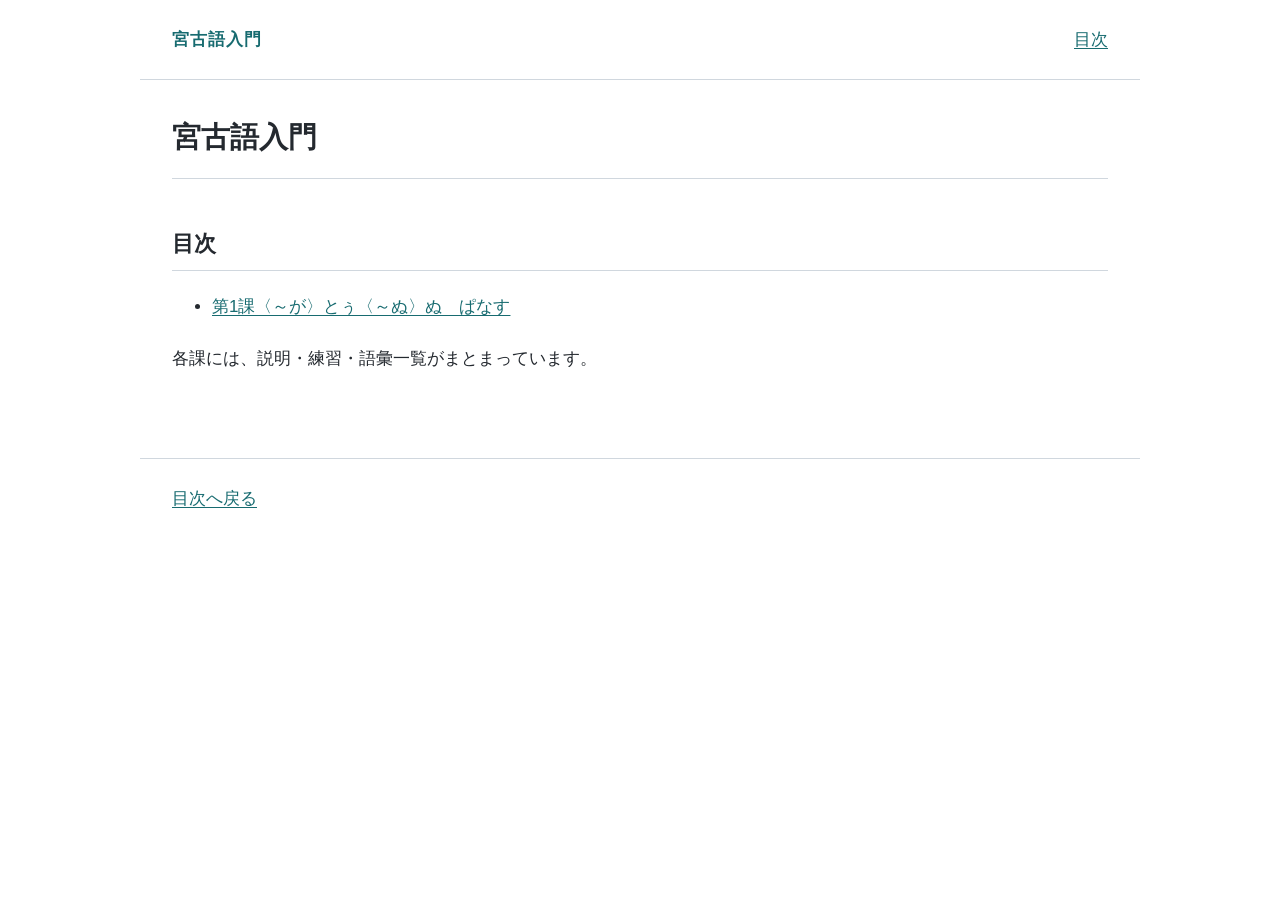
==== website/index.html @ bc80f382 "Prepare contents and Lesson 001 website with manual Pages publication" ====
<!doctype html>
<html lang="ja">
<head>
  <meta charset="utf-8">
  <meta name="viewport" content="width=device-width, initial-scale=1">
  <title>目次 | 宮古語入門</title>
  <link rel="stylesheet" href="style.css">
</head>
<body>
  <a class="skip-link" href="#main">本文へ</a>
  <header class="site-header"><a class="site-name" href="index.html">宮古語入門</a><nav aria-label="メイン"><a href="index.html">目次</a></nav></header>
  <main id="main"><article class="markdown-body"><h1>宮古語入門</h1>
<h2>目次</h2>
<ul>
<li><a href="lessons/001-ga-nu/">第1課〈～が〉とぅ〈～ぬ〉ぬ　ぱなす</a></li>
</ul>
<p>各課には、説明・練習・語彙一覧がまとまっています。</p>
</article></main>
  <footer><a href="index.html">目次へ戻る</a></footer>
</body>
</html>
---- website/style.css ----
:root { color-scheme: light; --ink: #24292f; --muted: #57606a; --line: #d0d7de; --sea: #176b70; }
* { box-sizing: border-box; }
html { scroll-behavior: smooth; }
body { margin: 0; background: #fff; color: var(--ink); font-family: -apple-system, BlinkMacSystemFont, "Segoe UI", "Noto Sans JP", "Hiragino Kaku Gothic ProN", Meiryo, sans-serif; font-size: 17px; line-height: 1.85; overflow-wrap: anywhere; }
a { color: var(--sea); text-underline-offset: .2em; }
a:hover { text-decoration-thickness: 2px; }
a:focus-visible, .table-scroll:focus-visible { outline: 3px solid var(--sea); outline-offset: 4px; }
.site-header { max-width: 1000px; margin: auto; padding: 24px 32px; display: flex; justify-content: space-between; gap: 24px; border-bottom: 1px solid var(--line); }
.site-name { font-weight: 700; text-decoration: none; letter-spacing: .06em; }
main { max-width: 1000px; margin: auto; padding: 36px 32px 64px; }
h1, h2, h3 { line-height: 1.5; font-weight: 650; }
h1 { font-size: 1.8rem; margin: 0 0 28px; padding-bottom: 18px; border-bottom: 1px solid var(--line); }
h2 { font-size: 1.4rem; margin: 48px 0 20px; padding-bottom: 10px; border-bottom: 1px solid var(--line); }
h3 { font-size: 1.15rem; margin: 32px 0 16px; }
p, ul, ol { margin: 0 0 20px; }
li + li { margin-top: 8px; }
strong { font-weight: 700; }
blockquote { margin: 0 0 24px; padding: 0 18px; color: var(--muted); border-left: 4px solid var(--line); }
blockquote p:last-child { margin-bottom: 0; }
.table-scroll { max-width: 100%; overflow-x: auto; margin: 24px 0; }
table { border-collapse: collapse; font-size: 1rem; line-height: 1.7; min-width: 50%; }
th, td { padding: 9px 14px; border: 1px solid var(--line); text-align: left; vertical-align: top; min-width: 5em; overflow-wrap: normal; }
th { font-weight: 650; background: #edf5f4; }
tr:nth-child(even) td { background: #f6f8fa; }
td:first-child { min-width: 3em; }
hr { margin: 32px 0; border: 0; border-top: 1px solid var(--line); }
footer { max-width: 1000px; margin: auto; border-top: 1px solid var(--line); padding: 24px 32px 48px; }
.skip-link { position: absolute; top: -100px; left: 16px; padding: 8px 16px; background: white; }
.skip-link:focus { top: 8px; }
@media (max-width: 600px) {
  body { font-size: 16px; }
  .site-header { padding: 18px 20px; }
  main { padding: 28px 20px 48px; }
  h1 { font-size: 1.5rem; }
  h2 { font-size: 1.25rem; }
  th, td { padding: 8px 10px; min-width: 7em; }
  footer { padding: 20px; }
}
@media print {
  .site-header, footer, .skip-link { display: none; }
  main { max-width: none; padding: 0; }
  body, table { font-size: 10pt; }
  .table-scroll { overflow: visible; }
  th, td { min-width: 0; }
  tr { break-inside: avoid; }
  h1, h2, h3 { break-after: avoid; }
}
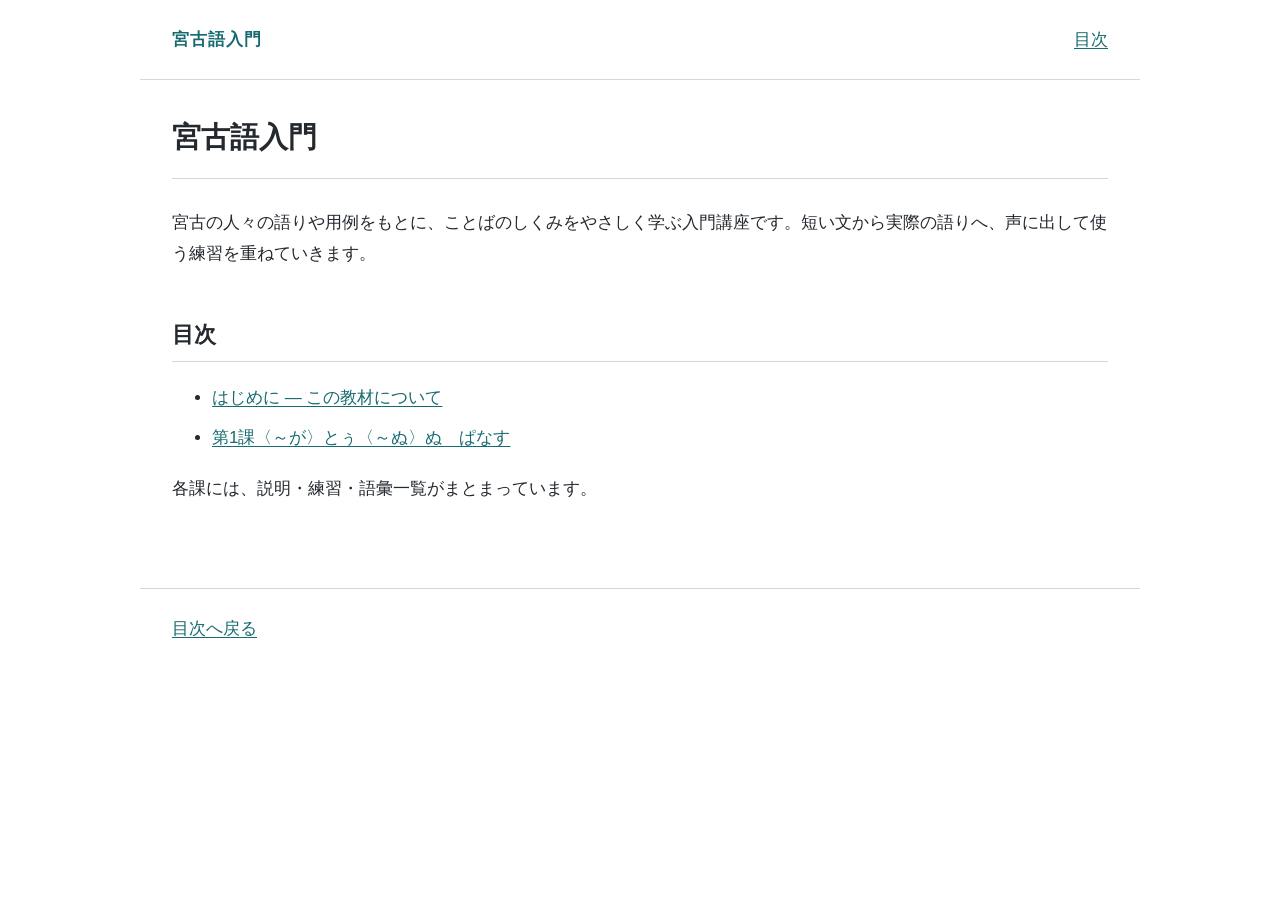
==== commit f49193dd: "Update published lessons from 3fbac7a210bdc4df585d0868962acef430672b3f" ====
--- a/website/index.html
+++ b/website/index.html
@@ -10,8 +10,10 @@
   <a class="skip-link" href="#main">本文へ</a>
   <header class="site-header"><a class="site-name" href="index.html">宮古語入門</a><nav aria-label="メイン"><a href="index.html">目次</a></nav></header>
   <main id="main"><article class="markdown-body"><h1>宮古語入門</h1>
+<p>宮古の人々の語りや用例をもとに、ことばのしくみをやさしく学ぶ入門講座です。短い文から実際の語りへ、声に出して使う練習を重ねていきます。</p>
 <h2>目次</h2>
 <ul>
+<li><a href="introduction/">はじめに — この教材について</a></li>
 <li><a href="lessons/001-ga-nu/">第1課〈～が〉とぅ〈～ぬ〉ぬ　ぱなす</a></li>
 </ul>
 <p>各課には、説明・練習・語彙一覧がまとまっています。</p>
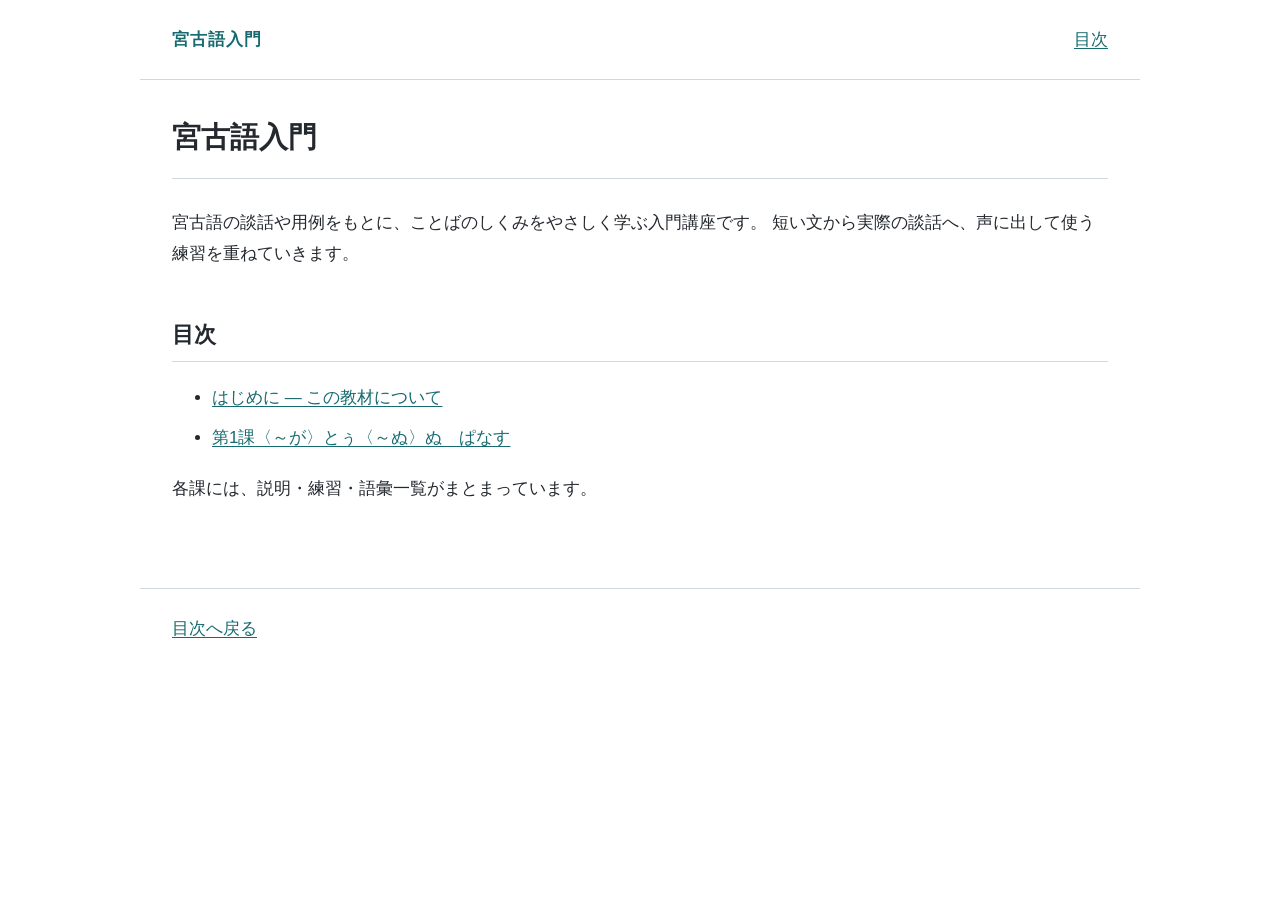
==== commit f5d4faf0: "Update published lessons from 6c49a490bdf6c3ac6098df85739f0294d109d257" ====
--- a/website/index.html
+++ b/website/index.html
@@ -10,7 +10,8 @@
   <a class="skip-link" href="#main">本文へ</a>
   <header class="site-header"><a class="site-name" href="index.html">宮古語入門</a><nav aria-label="メイン"><a href="index.html">目次</a></nav></header>
   <main id="main"><article class="markdown-body"><h1>宮古語入門</h1>
-<p>宮古の人々の語りや用例をもとに、ことばのしくみをやさしく学ぶ入門講座です。短い文から実際の語りへ、声に出して使う練習を重ねていきます。</p>
+<p>宮古語の談話や用例をもとに、ことばのしくみをやさしく学ぶ入門講座です。
+短い文から実際の談話へ、声に出して使う練習を重ねていきます。</p>
 <h2>目次</h2>
 <ul>
 <li><a href="introduction/">はじめに — この教材について</a></li>
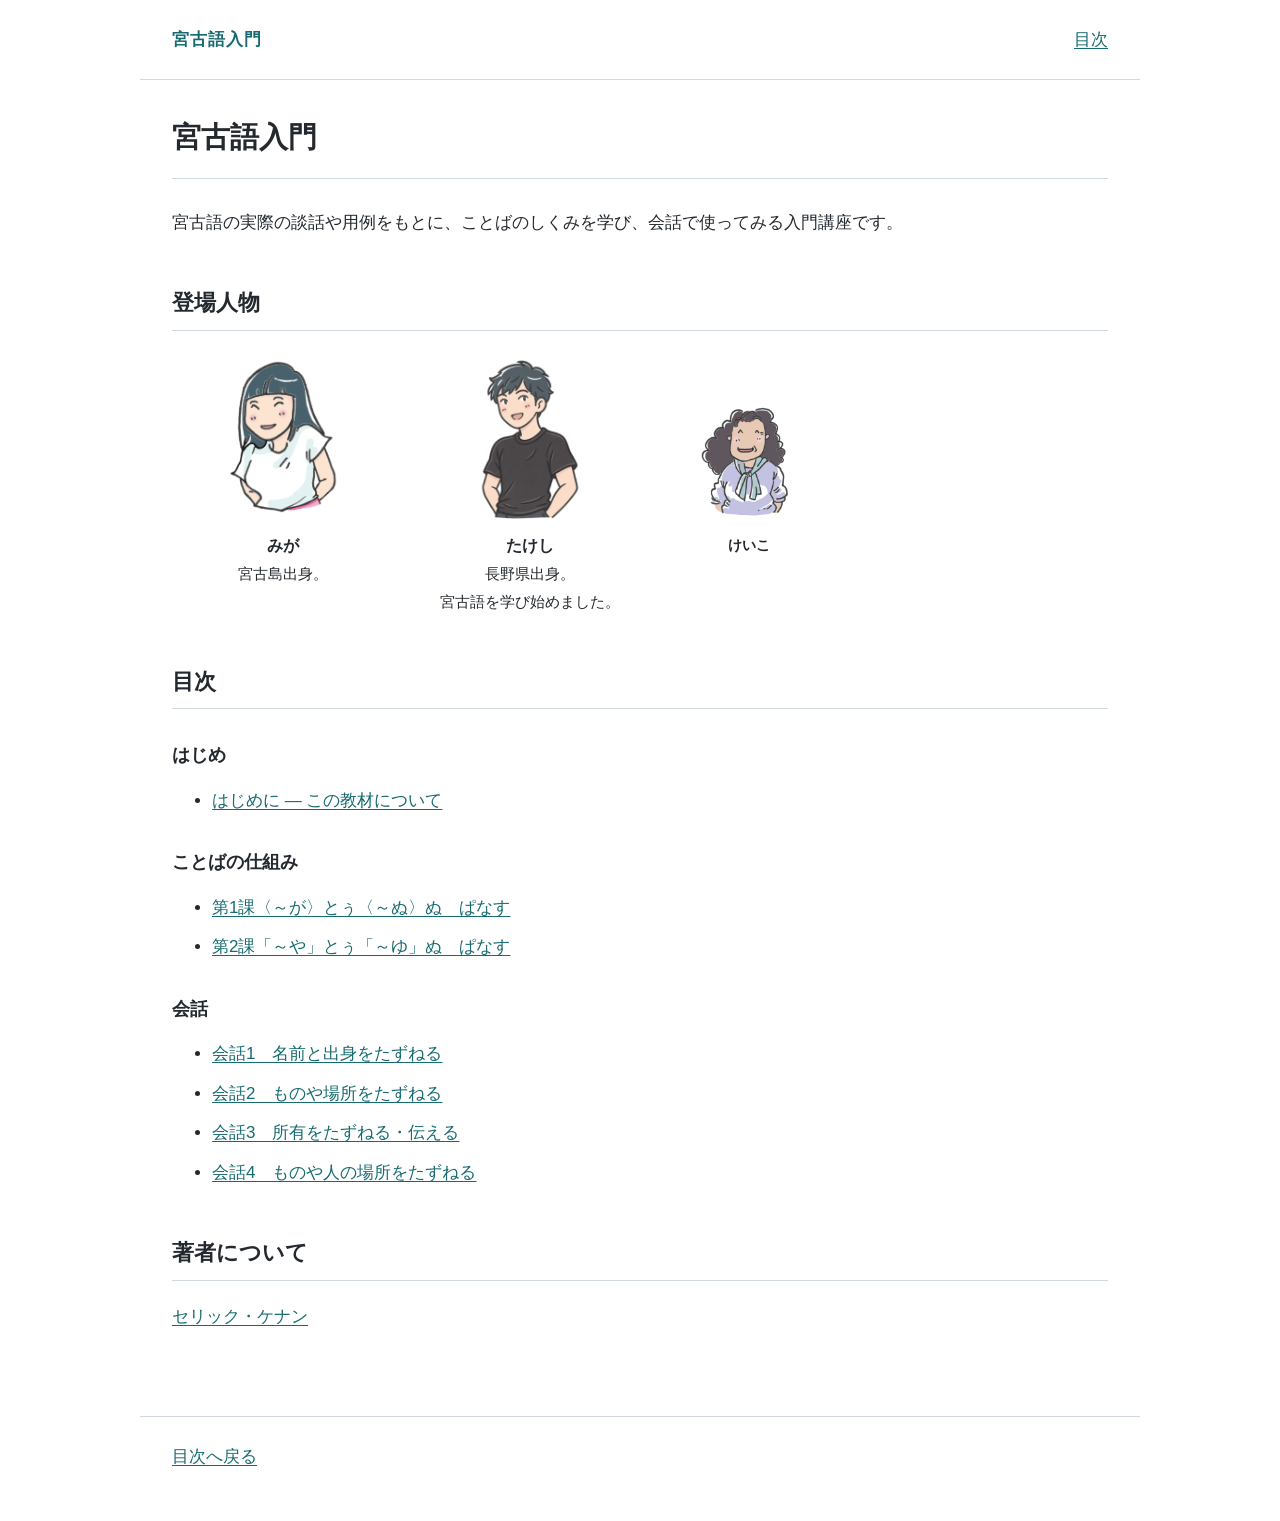
==== commit a6430e28: "Publish snapshot from 96320a48b7e603a4eecf4632f78134e4da89c7d2" ====
--- a/website/index.html
+++ b/website/index.html
@@ -3,21 +3,49 @@
 <head>
   <meta charset="utf-8">
   <meta name="viewport" content="width=device-width, initial-scale=1">
-  <title>目次 | 宮古語入門</title>
-  <link rel="stylesheet" href="style.css">
+  <title>宮古語入門</title>
+  <link rel="stylesheet" href="style.css?v=bd2d3dc6a513">
 </head>
 <body>
   <a class="skip-link" href="#main">本文へ</a>
   <header class="site-header"><a class="site-name" href="index.html">宮古語入門</a><nav aria-label="メイン"><a href="index.html">目次</a></nav></header>
   <main id="main"><article class="markdown-body"><h1>宮古語入門</h1>
-<p>宮古語の談話や用例をもとに、ことばのしくみをやさしく学ぶ入門講座です。
-短い文から実際の談話へ、声に出して使う練習を重ねていきます。</p>
+<p>宮古語の実際の談話や用例をもとに、ことばのしくみを学び、会話で使ってみる入門講座です。</p>
+<h2>登場人物</h2>
+<div class="home-cast">
+<figure class="character">
+<img src="assets/characters/miga-smiling.webp" alt="笑顔のみが" width="482" height="689" loading="lazy">
+<figcaption><strong>みが</strong><br>宮古島出身。</figcaption>
+</figure>
+<figure class="character">
+<img src="assets/characters/takeshi.webp" alt="笑顔のたけし" width="476" height="680" loading="lazy">
+<figcaption><strong>たけし</strong><br>長野県出身。<br>宮古語を学び始めました。</figcaption>
+</figure>
+<figure class="character character-supporting">
+<img src="assets/characters/keiko-smiling.webp" alt="笑顔のけいこ" width="689" height="689" loading="lazy">
+<figcaption><strong>けいこ</strong></figcaption>
+</figure>
+</div>
+
 <h2>目次</h2>
+<h3>はじめ</h3>
 <ul>
 <li><a href="introduction/">はじめに — この教材について</a></li>
+</ul>
+<h3>ことばの仕組み</h3>
+<ul>
 <li><a href="lessons/001-ga-nu/">第1課〈～が〉とぅ〈～ぬ〉ぬ　ぱなす</a></li>
+<li><a href="lessons/002-ja-ju/">第2課「～や」とぅ「～ゆ」ぬ　ぱなす</a></li>
 </ul>
-<p>各課には、説明・練習・語彙一覧がまとまっています。</p>
+<h3>会話</h3>
+<ul>
+<li><a href="conversations/001-introductions/">会話1　名前と出身をたずねる</a></li>
+<li><a href="conversations/002-things-and-places/">会話2　ものや場所をたずねる</a></li>
+<li><a href="conversations/003-possession/">会話3　所有をたずねる・伝える</a></li>
+<li><a href="conversations/004-location/">会話4　ものや人の場所をたずねる</a></li>
+</ul>
+<h2>著者について</h2>
+<p><a href="https://researchmap.jp/miyako">セリック・ケナン</a></p>
 </article></main>
   <footer><a href="index.html">目次へ戻る</a></footer>
 </body>
--- a/website/style.css
+++ b/website/style.css
@@ -15,6 +15,23 @@
 p, ul, ol { margin: 0 0 20px; }
 li + li { margin-top: 8px; }
 strong { font-weight: 700; }
+img { max-width: 100%; height: auto; }
+.conversation-illustration { display: block; width: 500px; max-width: 100%; height: auto; margin: 0 auto 24px; }
+/* Restrained textbook layout: portraits introduce the speakers once. */
+.conversation-cast { display: grid; grid-template-columns: repeat(2, minmax(0, 1fr)); gap: 32px; max-width: 640px; margin: 28px 0 32px; }
+.character { margin: 0; text-align: center; }
+.character img { display: block; height: 150px; width: 100%; object-fit: contain; margin: 0 auto 12px; }
+.character figcaption { font-size: .95rem; }
+.character figcaption strong { font-size: 1rem; }
+/* The two main speakers share prominence; supporting characters stay smaller. */
+.home-cast { display: grid; grid-template-columns: 1fr 1fr .75fr; gap: 24px; max-width: 660px; margin: 28px 0 32px; }
+.home-cast .character img { height: 160px; }
+.home-cast .character-supporting img { height: 115px; margin-top: 45px; }
+.home-cast .character-supporting figcaption strong { font-size: .9rem; }
+.conversation { margin: 24px 0 36px; }
+.conversation > p { margin: 0 0 26px; font-size: 1.05rem; line-height: 1.9; break-inside: avoid; }
+.conversation > p > strong:first-child { font-size: .95rem; }
+.conversation .translation { color: var(--muted); font-size: .9rem; }
 blockquote { margin: 0 0 24px; padding: 0 18px; color: var(--muted); border-left: 4px solid var(--line); }
 blockquote p:last-child { margin-bottom: 0; }
 .table-scroll { max-width: 100%; overflow-x: auto; margin: 24px 0; }
@@ -25,6 +42,9 @@
 td:first-child { min-width: 3em; }
 hr { margin: 32px 0; border: 0; border-top: 1px solid var(--line); }
 footer { max-width: 1000px; margin: auto; border-top: 1px solid var(--line); padding: 24px 32px 48px; }
+.conversation-pagination { display: grid; grid-template-columns: repeat(2, minmax(0, 1fr)); gap: 16px; margin-bottom: 20px; }
+.conversation-pagination a[rel="prev"] { grid-column: 1; }
+.conversation-pagination a[rel="next"] { grid-column: 2; text-align: right; }
 .skip-link { position: absolute; top: -100px; left: 16px; padding: 8px 16px; background: white; }
 .skip-link:focus { top: 8px; }
 @media (max-width: 600px) {
@@ -35,6 +55,13 @@
   h2 { font-size: 1.25rem; }
   th, td { padding: 8px 10px; min-width: 7em; }
   footer { padding: 20px; }
+  .conversation-cast { gap: 20px; }
+  .character img { height: 140px; }
+  .home-cast { gap: 12px; }
+  .home-cast .character img { height: 128px; }
+  .home-cast .character-supporting img { height: 92px; margin-top: 36px; }
+  .home-cast .character figcaption { font-size: .8rem; }
+  .conversation > p { font-size: 1rem; }
 }
 @media print {
   .site-header, footer, .skip-link { display: none; }
@@ -44,4 +71,8 @@
   th, td { min-width: 0; }
   tr { break-inside: avoid; }
   h1, h2, h3 { break-after: avoid; }
+  .conversation-cast { gap: 16px; }
+  .character img { height: 120px; }
+  .conversation > p { font-size: 11pt; }
+  .conversation .translation { font-size: 10pt; }
 }
